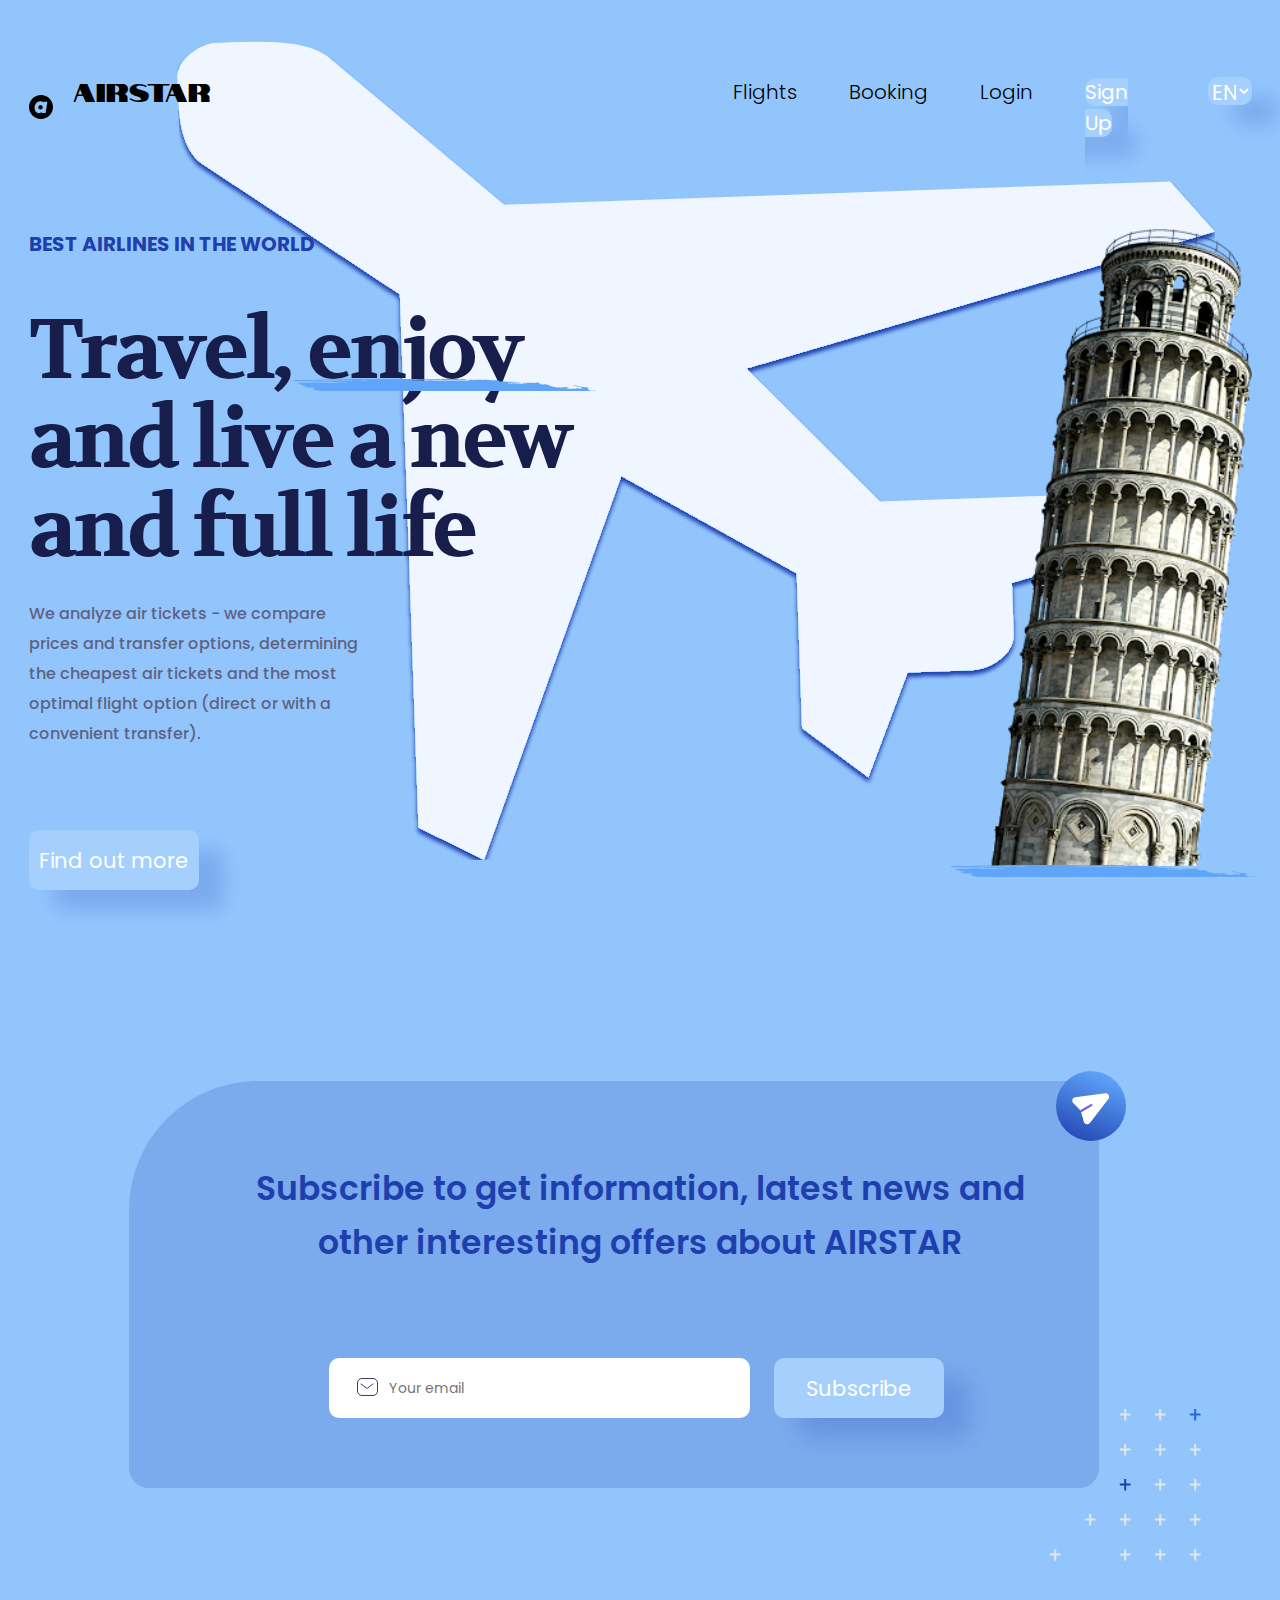
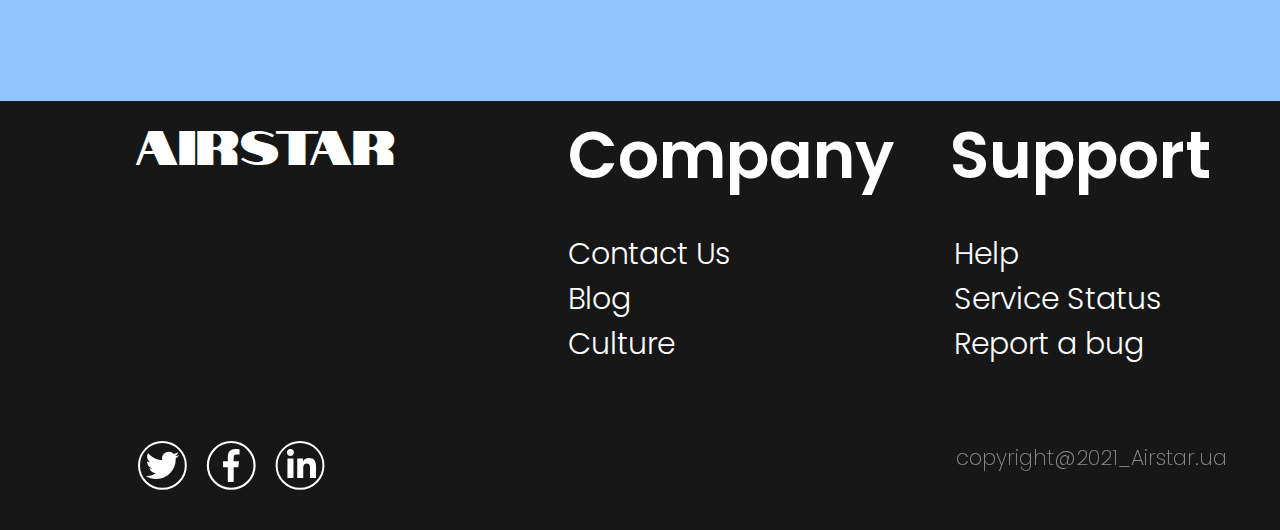
==== index.html @ 4ea82efe "do week4" ====
<!doctype html>
<html lang="en">
<head>
    <meta charset="UTF-8">
<!--    <meta name="viewport"-->
<!--          content="width=device-width, user-scalable=no, initial-scale=1.0, maximum-scale=1.0, minimum-scale=1.0">-->
<!--    <meta http-equiv="X-UA-Compatible" content="ie=edge">-->
    <title>Airstar</title>
    <link rel="stylesheet" href="style.css">
    <link rel="preconnect" href="https://fonts.googleapis.com">
    <link rel="preconnect" href="https://fonts.gstatic.com" crossorigin>
    <link href="https://fonts.googleapis.com/css2?family=Notable&family=Poppins:wght@300;400;500;600;700&family=Volkhov:wght@700&display=swap" rel="stylesheet">
</head>

<body>
    <header>
        <div class="container1">
            <div class="nav">
                <img src="image/icon.svg" alt="logo" class="logo">
                <p class="logo_name">AIRSTAR</p>
                <ul class="menu">
                    <li>
                        <a href="#" class="undline">
                            Flights
                        </a>
                    </li>
                    <li>
                        <a href="#" class="undline">
                            Booking
                        </a>
                    </li>
                    <li>
                        <a href="#" class="undline">
                            Login
                        </a>
                    </li>
                    <li>
                        <a href="#" class="header_button button" style="width: 113px; height: 40px">
                            Sign Up
                        </a>
                    </li>
                    <li>
<!--                        <a href="#" class="button">-->
<!--                            EN-->
<!--                        </a>-->
                        <select id="lang" name="lang" class="button" style="width: 44px; height: 28px">
                            <option value="EN">EN</option>
                            <option value="RU">RU</option>
                            <option value="UA">UA</option>
                        </select>
                    </li>
                </ul>
            </div>

        </div>
    </header>
    <main>
        <div class="container2">
            <div class="side_photo">
                <img src="image/tower2.svg">
            </div>
            <div class="content">
                <p class="text1">BEST AIRLINES IN THE WORLD</p>
                <img src="image/Vector.svg" class="vector2">
                <h1 class="text2">Travel, enjoy
                    and live a new
                    and full life</h1>
                <p class="text3">We analyze air tickets - we compare
                    prices and transfer options, determining
                    the cheapest air tickets and the most
                    optimal flight option (direct or with a
                    convenient transfer).</p>
                <button type="submit" formmethod="get" class="button">Find out more</button>
            </div>
            <img src="image/Vector.svg" class="vector">
        </div>
        <div class="container3">
            <div class="rectangle">
                <p class="text4">Subscribe to get information, latest news and other interesting offers about AIRSTAR</p>
                <p><input type="text" name="email" placeholder="Your email" size="18" class="input"/></p>
                <button type="submit" formmethod="get" class="button">Subscribe</button>
                <img src="image/mail.svg" class="vector3">
            </div>
            <div>
                <img src="image/pluses.svg" class="vector4">
            </div>
        </div>
    </main>
    <footer>
        <div class="container4">
            <div class="nav2">
                <div class="nav3">
                    <p class="logo_name2">AIRSTAR</p>
                    <ul class="menu ulmenu">
                        <li class="lili">
                            <p>
                                Company
                            </p>
                        </li>
                        <li class="lili">
                            <p>
                                Support
                            </p>
                        </li>
                    </ul>
                </div>
                <div class="container5">
                    <ul class="links list_1">
                        <li>
                            <a href="#">
                                Contact Us
                            </a>
                        </li>
                        <li>
                            <a href="#">
                                Blog
                            </a>
                        </li>
                        <li>
                            <a href="#">
                                Culture
                            </a>
                        </li>
                    </ul>
                    <ul class="links list_2">
                        <li>
                            <a href="#">
                                Help
                            </a>
                        </li>
                        <li>
                            <a href="#">
                                Service Status
                            </a>
                        </li>
                        <li>
                            <a href="#">
                                Report a bug
                            </a>
                        </li>
                    </ul>
                    <img src="image/media.svg" class="vector5">

                </div>
                <p class="copyright">copyright@2021_Airstar.ua</p>
            </div>
        </div>
    </footer>
</body>
</html>
---- style.css ----
body {
    padding: 0;
    margin: 0;
    font-family: 'Poppins', sans-serif;
    /*font-family: 'Notable', sans-serif;*/
    /*font-family: 'Poppins', sans-serif;*/
    /*font-family: 'Volkhov', serif;*/
    color: black;
    background-color: #93C5FD ;
    font-size: 16px;
    background-image: url("image/airplane.svg");
    /*background-position: center, center;*/
    background-repeat: space;
    background-attachment: fixed;
    /*background-position: top 200px left 200px;*/
    /*background-position: initial;*/
    background-position: 80% 20%;
    /*background-position: top right 100px;*/


}

* {
    box-sizing: border-box;
}

h1, h2, h3, h4, h5, h6 {
    padding: 0;
    margin: 0;
    /*text-transform: uppercase;*/
}

ul, li {
    display: block;
}
.container1{
    width: 1223px;
    height: 42px;
    margin: 69px auto 118px auto;
    border: 79px;
    /*background-color: aliceblue;*/

}


header a {
    color: black;
}

.menu {
    display: flex;
}

.menu li a {
    text-decoration: none;
    font-size: 20px;
}

.undline:hover {
    text-decoration: underline;
}

.list_1 li a {
    text-decoration: none;
    color: #FFFFFF;
}

.list_2 li a {
    text-decoration: none;
    color: #FFFFFF;
}


.menu li p {
    width: 330px;
    height: 98px;
    margin-top: -32px;
    margin-bottom: 0;
    margin-left: 50px;
    font-family: 'Poppins', sans-serif;
    font-style: normal;
    font-weight: 600;
    font-size: 65px;
    line-height: 97px;
    /* identical to box height */


    color: #FFFFFF;
}

.lili{
    width: 330px;
    height: 98px;
}

.menu li{
    /*margin-right: 52px;*/
    /*margin-left: 52px;*/
    margin: -8px 0 0 52px;

    font-family: 'Poppins', sans-serif;
    font-style: normal;
    font-weight: 300;
    font-size: 20px;
    line-height: 30px;


}
.logo{
    margin-top: -10px;
}
.logo_name{
    margin: 5px 430px 0 20px;
    font-family: 'Notable', sans-serif;
    font-style: normal;
    font-weight: normal;
    font-size: 25px;
    line-height: 32px;
    text-align: right;
}
.nav {
    display: flex;
}

/*.header_button {*/
/*    !*position: absolute;*!*/
/*    width: 113px;*/
/*    height: 40px;*/
/*    !*left: 372px;*!*/
/*    !*top: 0px;*!*/
/*    background: #A5CFFD;*/
/*    !* 1st *!*/
/*    border: 1px solid #212832;*/
/*    box-sizing: border-box;*/
/*    border-radius: 5px;*/
/*}*/


.container2{
    width: 1223px;
    height: 643px;
    margin: 0 auto;
    /*background-color: aliceblue;*/
}

.side_photo {
    float: right;
    margin-bottom: -25px;

}

.content{
    height: 630px;
    width: 547px;
    margin-right: 200px;
}

.vector {
    margin-left: 915px;
    margin-top: -15px;
}

.vector2 {
    position: relative;
    /*width: 385px;*/
    /*height: 12px;*/
    left: 257px;
    top: 90px;
    /*left: 40%;*/
    /*margin-right: -60%;*/
    /*transform: translate(-40%, -60%)*/
}


.vector3 {
    position: relative;
    width: 70px;
    height: 70px;
    left: 27px;
    top: -10px;
    /*left: 40%;*/
    /*margin-right: -60%;*/
    /*transform: translate(-40%, -60%)*/
}

.vector4 {
    position: relative;

    left: -50px;
    top: 320px;
}

.vector5 {
    position: relative;
    width: 187px;
    height: 49px;

    left: -1076px;
    top: 210px;
}

.text1{
    width: 285px;
    height: 30px;
    font-family: 'Poppins', sans-serif;
    font-style: normal;
    font-weight: bold;
    font-size: 20px;
    line-height: 30px;
    /* identical to box height */

    text-transform: uppercase;

    color: #1E40AF;
    margin-bottom: 24px;
}

.text2 {
    width: 547px;
    height: 267px;

    font-family: 'Volkhov', sans-serif;
    font-style: normal;
    font-weight: bold;
    font-size: 84px;
    line-height: 89px;
    /* or 106% */

    letter-spacing: -0.04em;

    /* 1st */

    color: #181E4B;
    margin-bottom: 24px;
}

.text3 {
    width: 347px;
    height: 212px;

    font-family: 'Poppins', sans-serif;
    font-style: normal;
    font-weight: 500;
    font-size: 16px;
    line-height: 30px;
    /* or 187% */
    margin-bottom: 19px;


    color: #5E6282;
}

.button {
    width: 170px;
    height: 60px;
    border: none;
    background: #A5CFFD;
    /*opacity: 0.2;*/
    box-shadow: 25px 20px 20px rgb(30,64,175,0.2);
    border-radius: 10px;


    font-family: 'Poppins', sans-serif;
    font-style: normal;
    font-weight: normal;
    font-size: 21px;
    line-height: 31px;
    /* identical to box height */
    text-align: center;

    color: white;
}
.button:hover {
    background-color: #1E40AF;
}





.container3{
    width: 1223px;
    height: 490px;
    /*background-color: aqua;*/
    margin: 209px auto 130px;
    /*background-color: #FFFFFF;*/
    display: flex;


}

.rectangle {
    width: 1170px;
    height: 407px;

    background: rgb(30,64,175,0.2);
    /*opacity: 0.3;*/
    border-radius: 129px 20px 20px 20px;
    /*transform: matrix(-1, 0, 0, 1, 0, 0);*/
    display: flex;
    margin-left: 100px;
}

.text4 {
    width: 859px;
    height: 108px;


    font-family: 'Poppins', sans-serif;
    font-style: normal;
    font-weight: 600;
    font-size: 33px;
    line-height: 54px;
    /* or 164% */

    text-align: center;

    color: #1E40AF;
    position: absolute;
    top: 1183px;
    left: 50%;
    margin-right: -50%;
    transform: translate(-50%, -50%)
}

.input {
    width: 421px;
    height: 60px;

    border: none;

    /* white */

    background: #FFFFFF;
    border-radius: 10px;

    font-family: 'Poppins', sans-serif;
    font-style: normal;
    font-weight: normal;
    font-size: 14px;
    line-height: 21px;
    /* identical to box height */
    background: url("image/Group 46.svg") no-repeat 28px 20px;
    height: 60px;
    /*background-size:S auto 90%;*/
    background-color: #FFFFFF;
    padding: 5px 5px 5px 60px;
    margin: 261px auto 78px 200px;

    /* TEXT COLOR */

    /*color: #39425D;*/
    /*padding: 5px 5px 5px 40px;*/
    /*height: 20px;*/
    /*background: url("image/Group 46.svg") no-repeat 3px 1px;*/
    /*!*background-size: auto 90%;*!*/
}

div.rectangle button {
    margin: 277px auto 78px 24px;
}


footer {
    background-color: #171717;
    width: auto;
    height: 429px;
    margin: 0 auto;
    display: flex;
}

.container4 {
    width: 1223px;
    height: 429px;
    /*background-color: aqua;*/
    display: flex;
    margin: 0 auto;

}

.nav2 {
    width: 1223px;
    /*height: 382px;*/
    /*background-color: red;*/
    margin: 30px 42px 28px 106px;
    display: flex;
}

.nav3 {
    display: flex;
}

.ulmenu {
    width: 330px;
    height: 98px;
}

.logo_name2{
    margin: -20px 30px 0 0;
    font-family: 'Notable', sans-serif;
    font-style: normal;
    font-weight: normal;
    font-size: 48px;
    line-height: 62px;
    width: 261px;
    height: 62px;

    color: #FFFFFF;
    text-align: right;
}

.list_1 {
    margin: 0 277px 0 -228px;
    font-family: 'Poppins', sans-serif;
    font-style: normal;
    font-weight: 300;
    font-size: 30px;
    line-height: 45px;
    width: 209px;
    height: 45px;
    /* identical to box height */


    color: #FFFFFF;
}

.list_2 {
    margin: 0 auto 0 -100px;
    font-family: 'Poppins', sans-serif;
    font-style: normal;
    font-weight: 300;
    font-size: 30px;
    line-height: 45px;
    width: 300px;
    height: 45px;
}

.container5 {
    display: flex;
    flex-direction: row;
    padding: 0;
    margin: 100px 0 0 0;
    text-decoration: none;
    /*position: absolute;*/
    /*width: 678px;*/
    /*height: 175px;*/
    /*left: 614px;*/
    /*top: 0px;*/

}

.copyright {
    position: relative;
    font-family: 'Poppins', sans-serif;
    font-style: normal;
    font-weight: 200;
    font-size: 21px;
    line-height: 31px;
    opacity: 0.5;
    width: 300px;
    height: 32px;
    left: -445px;
    top: 290px;
    /*background-color: #1E40AF;*/
    /* identical to box height */


    color: #FFFFFF;

}
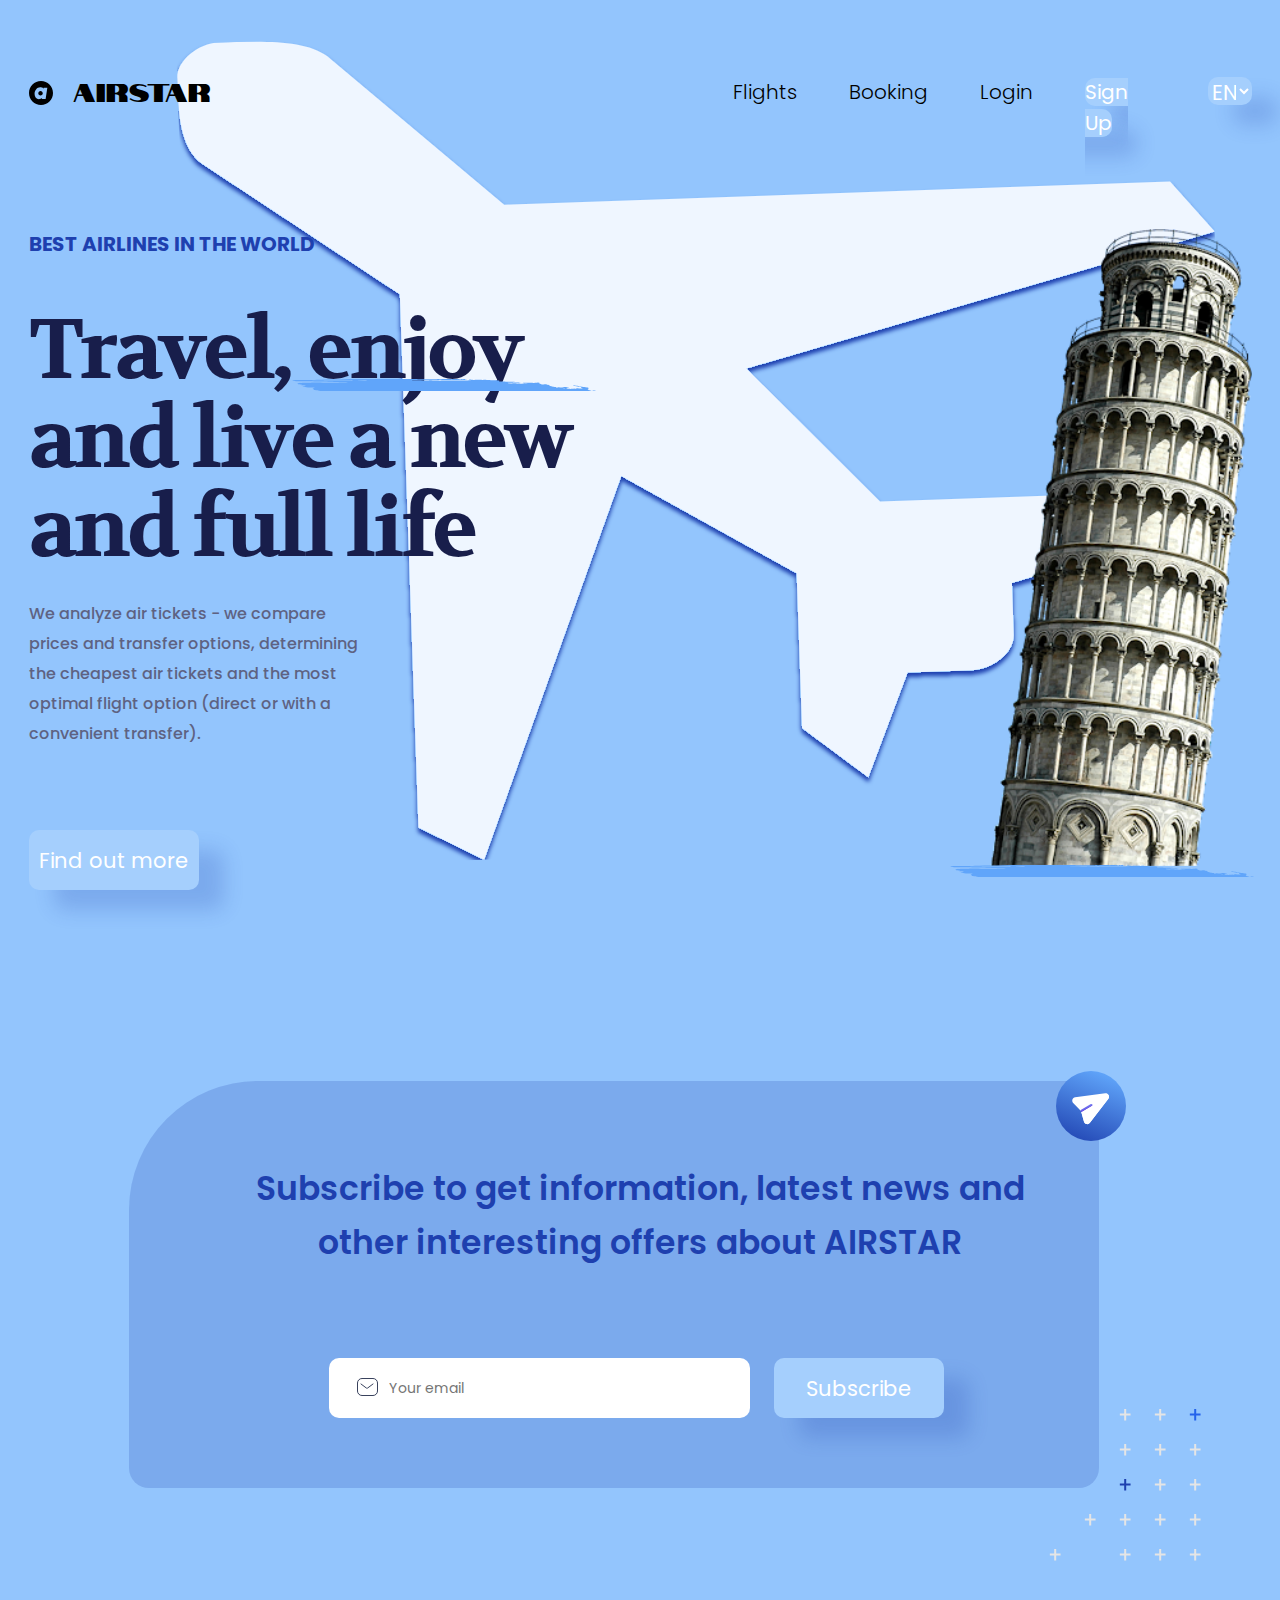
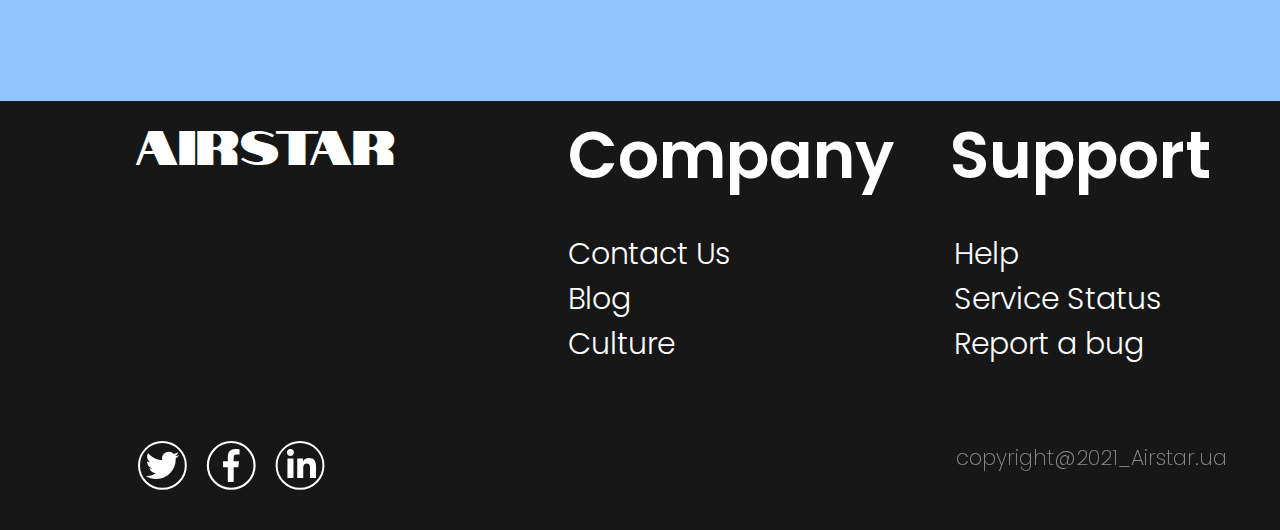
==== commit 1fae2134: "do register form" ====
--- a/index.html
+++ b/index.html
@@ -16,7 +16,7 @@
     <header>
         <div class="container1">
             <div class="nav">
-                <img src="image/icon.svg" alt="logo" class="logo">
+                <a href="index.html"><img src="image/icon.svg" alt="logo" class="logo" style="margin-top: 12px;"></a>
                 <p class="logo_name">AIRSTAR</p>
                 <ul class="menu">
                     <li>
@@ -35,7 +35,7 @@
                         </a>
                     </li>
                     <li>
-                        <a href="#" class="header_button button" style="width: 113px; height: 40px">
+                        <a href="register.html" class="header_button button" style="width: 113px; height: 40px">
                             Sign Up
                         </a>
                     </li>
